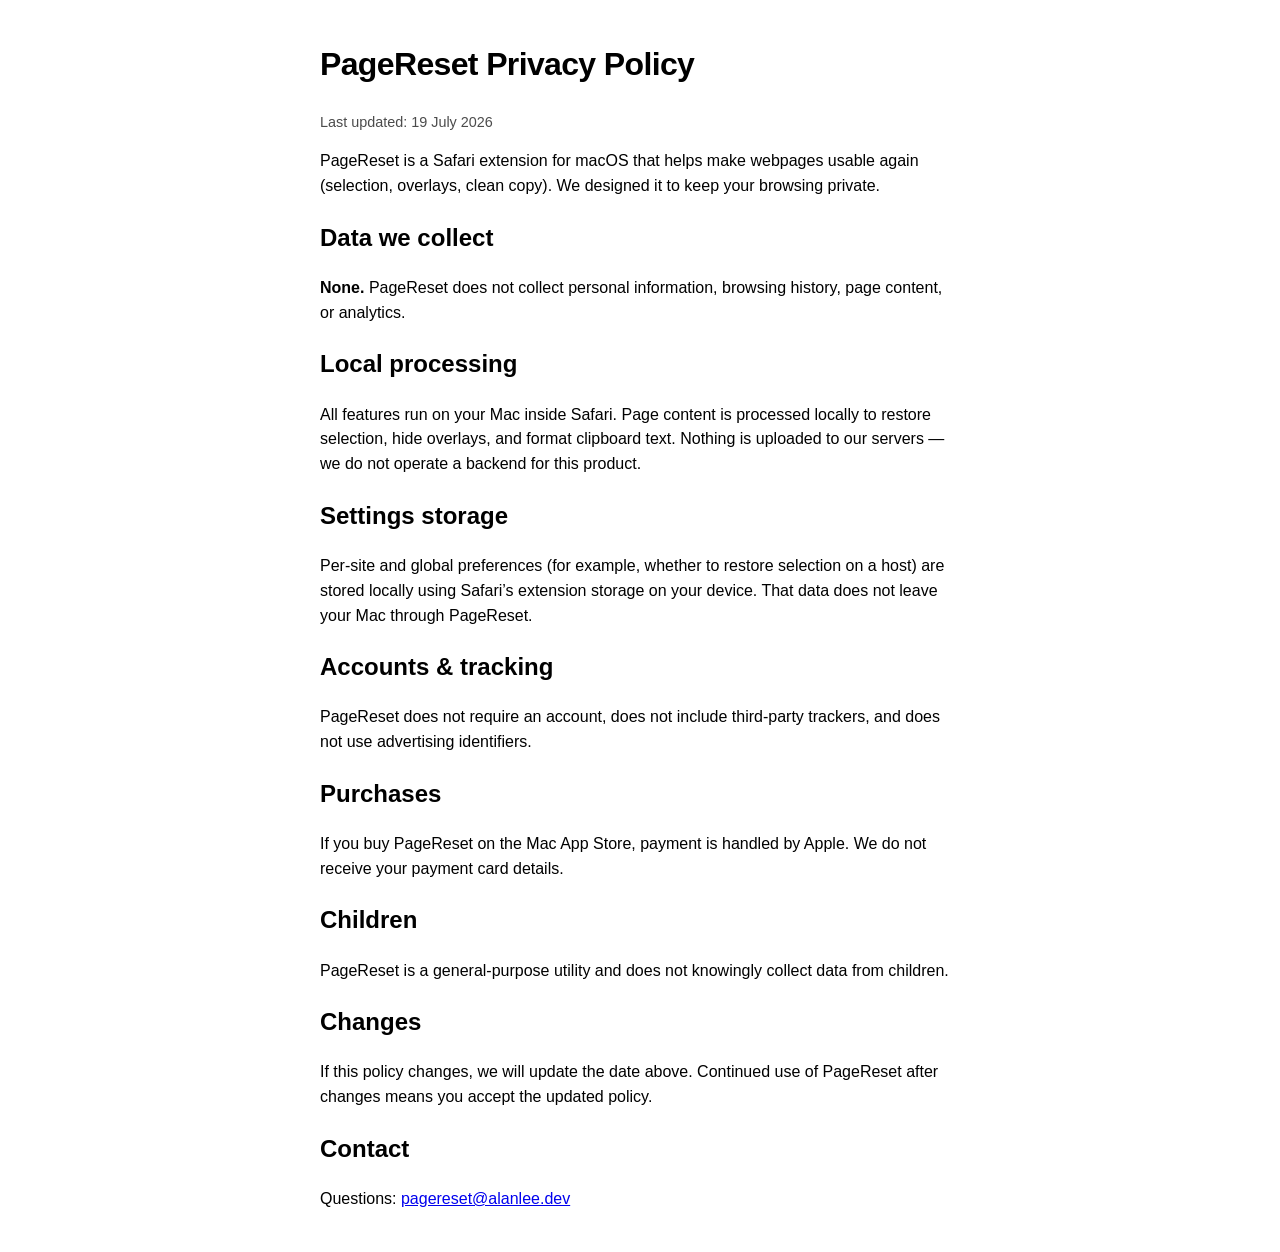
==== docs/privacy.html @ 3747ce12 "Add PageReset Safari Web Extension MVP. Scaffold the macOS host app and extension with selection res" ====
<!DOCTYPE html>
<html lang="en">
<head>
  <meta charset="UTF-8" />
  <meta name="viewport" content="width=device-width, initial-scale=1" />
  <title>PageReset Privacy Policy</title>
  <style>
    :root { color-scheme: light dark; }
    body {
      font-family: -apple-system, BlinkMacSystemFont, "Segoe UI", sans-serif;
      max-width: 640px;
      margin: 40px auto;
      padding: 0 20px;
      line-height: 1.55;
    }
    h1 { letter-spacing: -0.02em; }
    .muted { opacity: 0.7; font-size: 0.9em; }
  </style>
</head>
<body>
  <h1>PageReset Privacy Policy</h1>
  <p class="muted">Last updated: 19 July 2026</p>

  <p>PageReset is a Safari extension for macOS that helps make webpages usable again (selection, overlays, clean copy). We designed it to keep your browsing private.</p>

  <h2>Data we collect</h2>
  <p><strong>None.</strong> PageReset does not collect personal information, browsing history, page content, or analytics.</p>

  <h2>Local processing</h2>
  <p>All features run on your Mac inside Safari. Page content is processed locally to restore selection, hide overlays, and format clipboard text. Nothing is uploaded to our servers — we do not operate a backend for this product.</p>

  <h2>Settings storage</h2>
  <p>Per-site and global preferences (for example, whether to restore selection on a host) are stored locally using Safari’s extension storage on your device. That data does not leave your Mac through PageReset.</p>

  <h2>Accounts &amp; tracking</h2>
  <p>PageReset does not require an account, does not include third-party trackers, and does not use advertising identifiers.</p>

  <h2>Purchases</h2>
  <p>If you buy PageReset on the Mac App Store, payment is handled by Apple. We do not receive your payment card details.</p>

  <h2>Children</h2>
  <p>PageReset is a general-purpose utility and does not knowingly collect data from children.</p>

  <h2>Changes</h2>
  <p>If this policy changes, we will update the date above. Continued use of PageReset after changes means you accept the updated policy.</p>

  <h2>Contact</h2>
  <p>Questions: <a href="mailto:pagereset@alanlee.dev">pagereset@alanlee.dev</a></p>
</body>
</html>
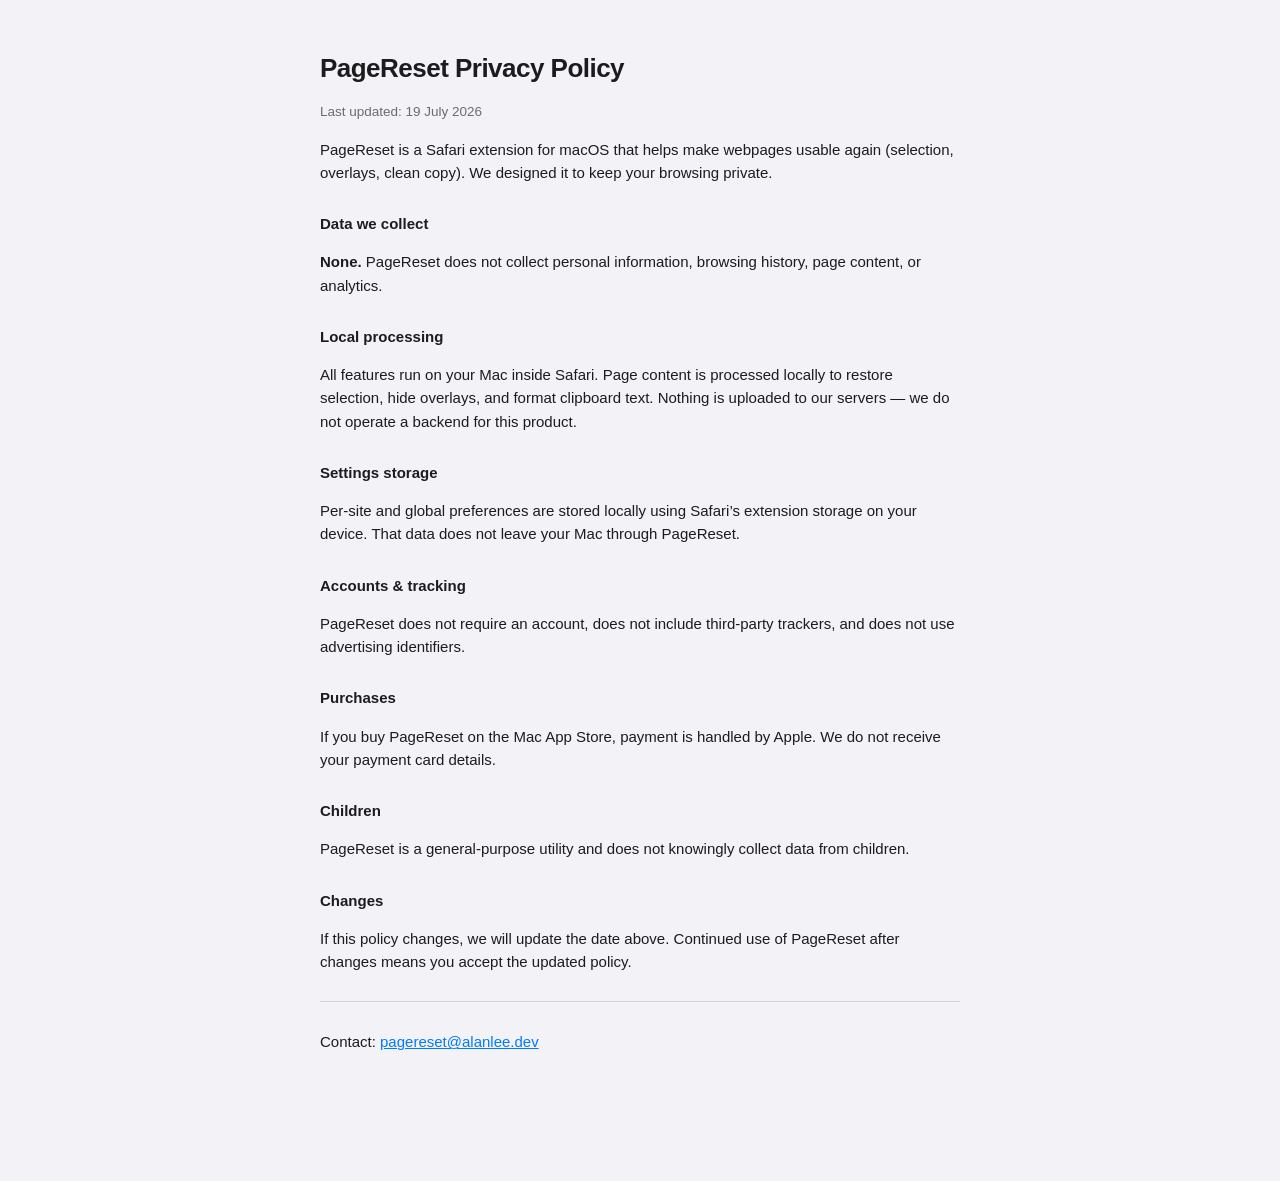
==== commit 73a1677a: "Harden PageReset clipboard, overlays, and host onboarding. Fix selection-scoped copy, safer defaults" ====
--- a/docs/privacy.html
+++ b/docs/privacy.html
@@ -5,16 +5,52 @@
   <meta name="viewport" content="width=device-width, initial-scale=1" />
   <title>PageReset Privacy Policy</title>
   <style>
-    :root { color-scheme: light dark; }
+    :root {
+      color-scheme: light dark;
+      --bg: #f2f2f7;
+      --fg: #1c1c1e;
+      --muted: #6c6c70;
+      --accent: #007aff;
+      --border: rgba(60, 60, 67, 0.18);
+      --surface: #ffffff;
+    }
+    @media (prefers-color-scheme: dark) {
+      :root {
+        --bg: #1c1c1e;
+        --fg: #f5f5f7;
+        --muted: #98989d;
+        --accent: #0a84ff;
+        --border: rgba(84, 84, 88, 0.65);
+        --surface: #2c2c2e;
+      }
+    }
     body {
-      font-family: -apple-system, BlinkMacSystemFont, "Segoe UI", sans-serif;
+      font: 15px/1.55 -apple-system, BlinkMacSystemFont, "SF Pro Text", "Helvetica Neue", sans-serif;
       max-width: 640px;
-      margin: 40px auto;
-      padding: 0 20px;
-      line-height: 1.55;
+      margin: 48px auto;
+      padding: 0 20px 64px;
+      background: var(--bg);
+      color: var(--fg);
     }
-    h1 { letter-spacing: -0.02em; }
-    .muted { opacity: 0.7; font-size: 0.9em; }
+    h1 {
+      margin: 0 0 8px;
+      font-size: 26px;
+      font-weight: 650;
+      letter-spacing: -0.02em;
+    }
+    h2 {
+      margin: 28px 0 8px;
+      font-size: 15px;
+      font-weight: 600;
+    }
+    .muted { color: var(--muted); font-size: 0.9em; }
+    a { color: var(--accent); }
+    a:focus-visible { outline: 2px solid var(--accent); outline-offset: 2px; }
+    hr {
+      border: none;
+      border-top: 1px solid var(--border);
+      margin: 28px 0;
+    }
   </style>
 </head>
 <body>
@@ -30,7 +66,7 @@
   <p>All features run on your Mac inside Safari. Page content is processed locally to restore selection, hide overlays, and format clipboard text. Nothing is uploaded to our servers — we do not operate a backend for this product.</p>
 
   <h2>Settings storage</h2>
-  <p>Per-site and global preferences (for example, whether to restore selection on a host) are stored locally using Safari’s extension storage on your device. That data does not leave your Mac through PageReset.</p>
+  <p>Per-site and global preferences are stored locally using Safari’s extension storage on your device. That data does not leave your Mac through PageReset.</p>
 
   <h2>Accounts &amp; tracking</h2>
   <p>PageReset does not require an account, does not include third-party trackers, and does not use advertising identifiers.</p>
@@ -44,7 +80,7 @@
   <h2>Changes</h2>
   <p>If this policy changes, we will update the date above. Continued use of PageReset after changes means you accept the updated policy.</p>
 
-  <h2>Contact</h2>
-  <p>Questions: <a href="mailto:pagereset@alanlee.dev">pagereset@alanlee.dev</a></p>
+  <hr />
+  <p>Contact: <a href="mailto:pagereset@alanlee.dev">pagereset@alanlee.dev</a></p>
 </body>
 </html>
